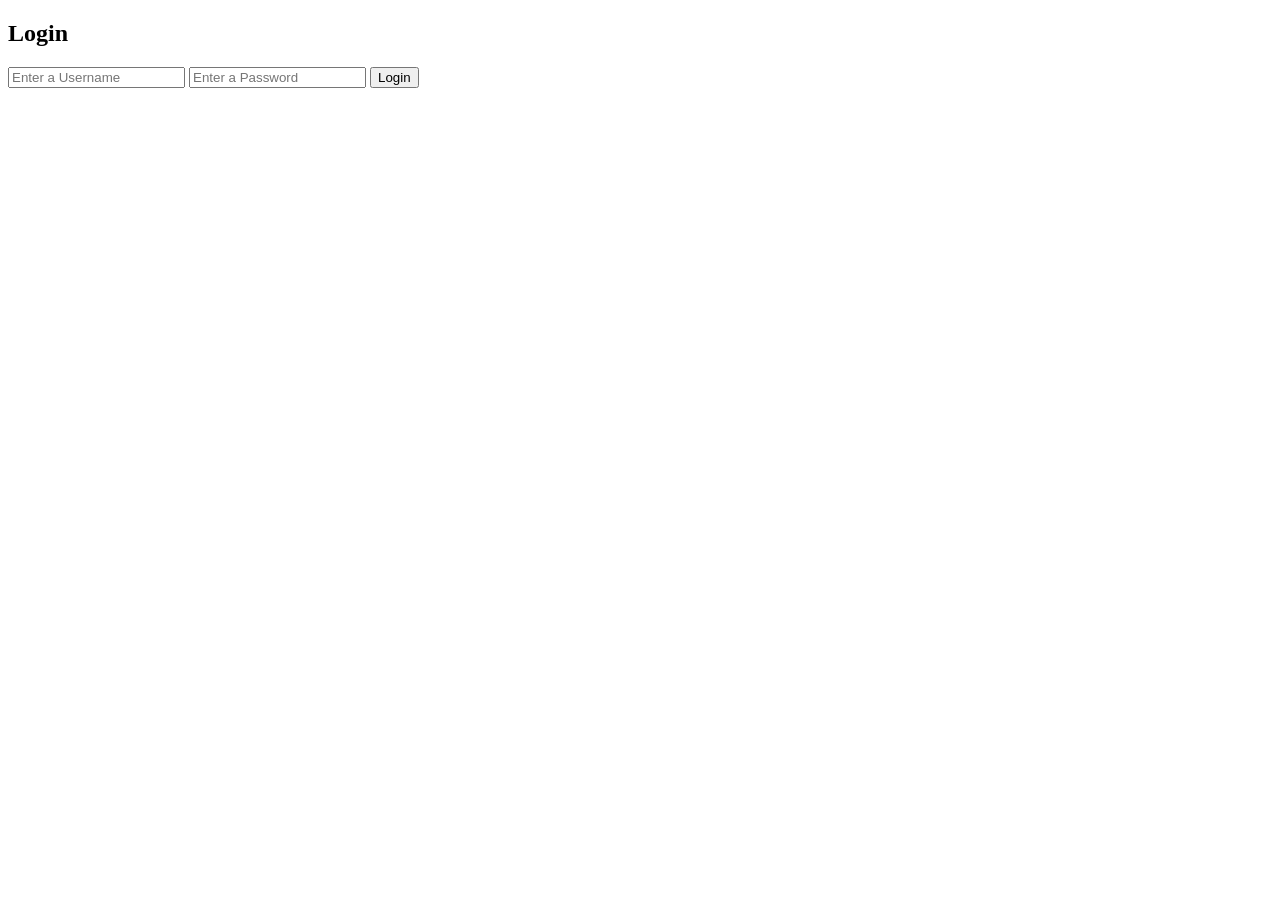
==== index.html @ 9bbbc3d8 "Initial" ====
<!DOCTYPE html>
<html lang="en">
<head>
  <meta charset="UTF-8">
  <title>Login Page</title>

</head>
<body>

  <div class="login-container"> 
    <h2>Login</h2> 

    <form id="loginForm">
      <input type="text" id="username" placeholder="Enter a Username" required>
      <input type="password" id="password" placeholder="Enter a Password" required>

      <button type="submit">Login</button>
    </form>

    <p id="message"></p>
  </div>

  
</body>
</html>
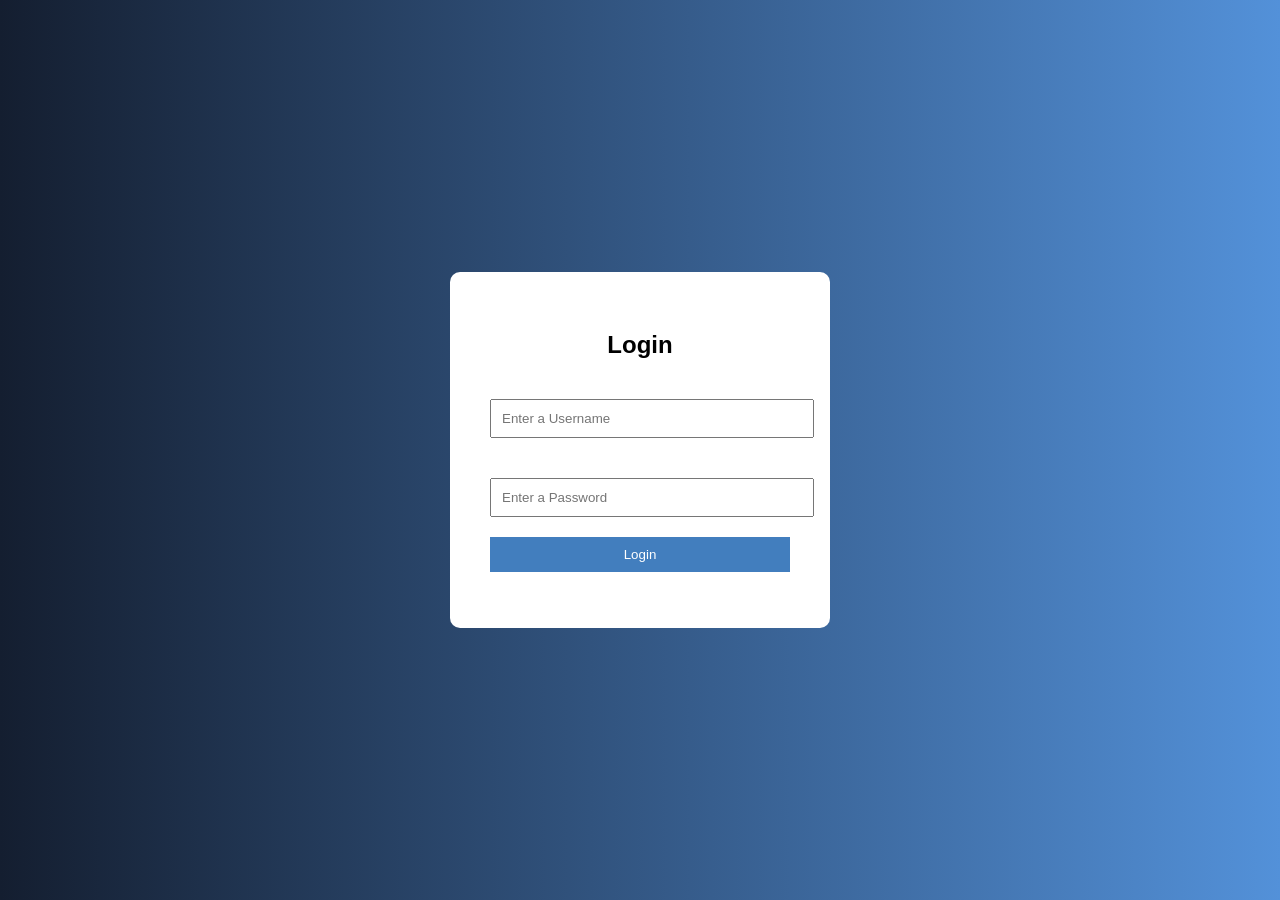
==== commit 67c13879: "login page added" ====
--- a/index.html
+++ b/index.html
@@ -3,7 +3,7 @@
 <head>
   <meta charset="UTF-8">
   <title>Login Page</title>
-
+  <link rel="stylesheet" href="style.css">
 </head>
 <body>
 
@@ -20,6 +20,6 @@
     <p id="message"></p>
   </div>
 
-  
+  <script src="script.js"></script>
 </body>
 </html>
--- a/style.css
+++ b/style.css
@@ -0,0 +1,45 @@
+body {
+  font-family: Arial, sans-serif;
+  background: linear-gradient(to right, #141e30, #5391d9);
+  display: flex;
+  justify-content: center;
+  align-items: center;
+  height: 100vh;
+  margin: 0;
+}
+
+.login-container {
+  background: white;
+  padding: 40px;
+  border-radius: 10px;
+  width: 300px;
+  text-align: center;
+}
+
+.login-container h2 {
+  margin-bottom: 20px;
+}
+
+input {
+  width: 100%;
+  padding: 10px;
+  margin: 20px 0;
+}
+
+button {
+  width: 100%;
+  padding: 10px;
+  background: #427ebe;
+  color: white;
+  border: none;
+  cursor: pointer;
+}
+
+button:hover {
+  background: #0056b3;
+}
+
+#message {
+  margin-top: 10px;
+  color: red;
+}
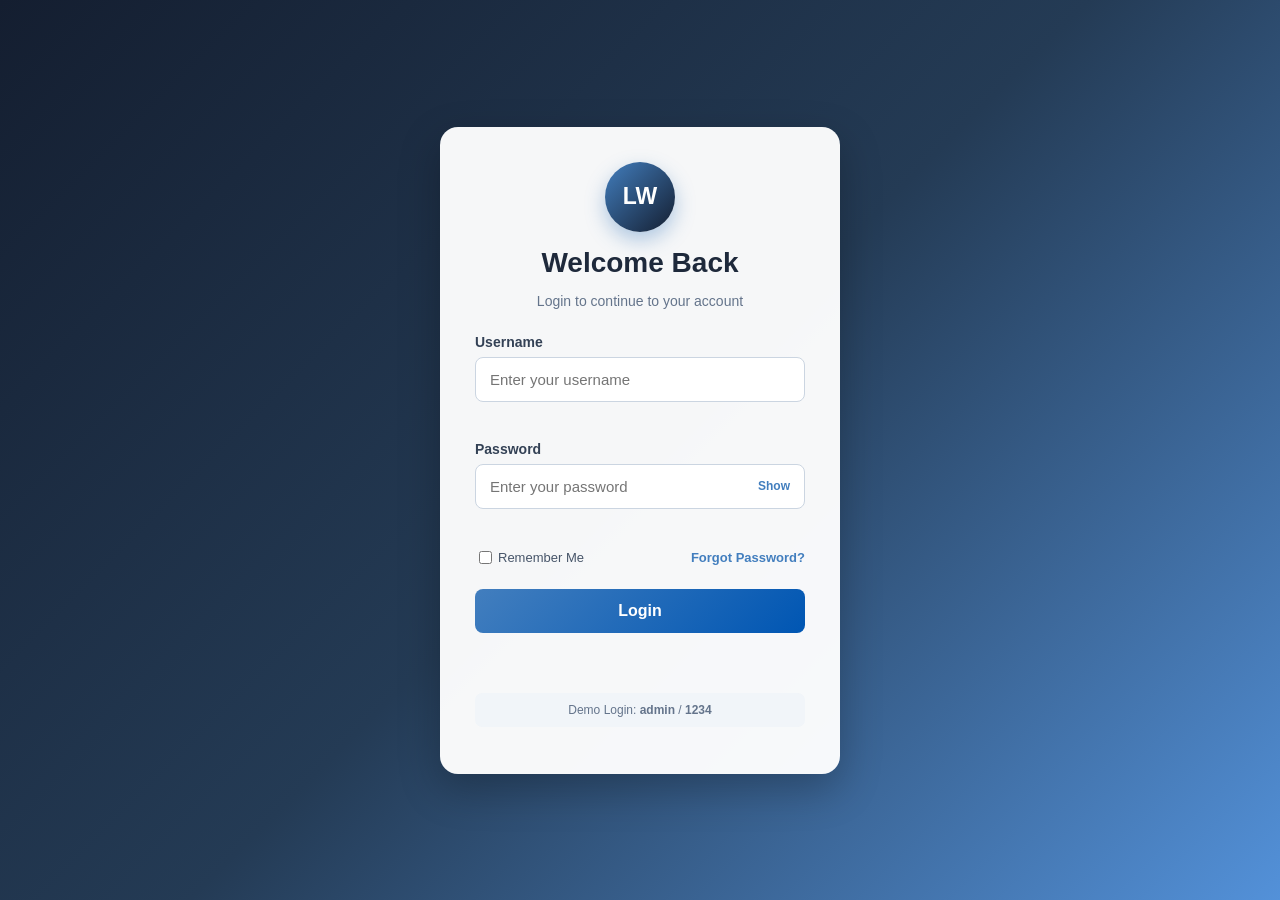
==== commit ab684958: "dashboard added" ====
--- a/index.html
+++ b/index.html
@@ -2,24 +2,109 @@
 <html lang="en">
 <head>
   <meta charset="UTF-8">
+
+  <meta
+    name="viewport"
+    content="width=device-width, initial-scale=1.0"
+  >
+
   <title>Login Page</title>
+
   <link rel="stylesheet" href="style.css">
 </head>
+
 <body>
 
-  <div class="login-container"> 
-    <h2>Login</h2> 
+  <div class="login-container">
+
+    <div class="logo">LW</div>
+
+    <h2>Welcome Back</h2>
+
+    <p class="subtitle">
+      Login to continue to your account
+    </p>
 
     <form id="loginForm">
-      <input type="text" id="username" placeholder="Enter a Username" required>
-      <input type="password" id="password" placeholder="Enter a Password" required>
 
-      <button type="submit">Login</button>
+      <div class="input-group">
+
+        <label for="username">Username</label>
+
+        <input
+          type="text"
+          id="username"
+          placeholder="Enter your username"
+          autocomplete="username"
+          required
+        >
+
+        <small id="usernameError"></small>
+
+      </div>
+
+      <div class="input-group">
+
+        <label for="password">Password</label>
+
+        <div class="password-container">
+
+          <input
+            type="password"
+            id="password"
+            placeholder="Enter your password"
+            autocomplete="current-password"
+            required
+          >
+
+          <button
+            type="button"
+            id="togglePassword"
+            class="password-toggle"
+          >
+            Show
+          </button>
+
+        </div>
+
+        <small id="passwordError"></small>
+
+      </div>
+
+      <div class="login-options">
+
+        <label class="remember-option">
+          <input type="checkbox" id="rememberMe">
+          Remember Me
+        </label>
+
+        <a href="#" id="forgotPassword">
+          Forgot Password?
+        </a>
+
+      </div>
+
+      <button type="submit" id="loginButton">
+
+        <span id="buttonText">Login</span>
+
+        <span id="loader" class="loader"></span>
+
+      </button>
+
     </form>
 
     <p id="message"></p>
+
+    <p class="demo-account">
+      Demo Login:
+      <strong>admin</strong> /
+      <strong>1234</strong>
+    </p>
+
   </div>
 
   <script src="script.js"></script>
+
 </body>
 </html>
--- a/style.css
+++ b/style.css
@@ -1,45 +1,324 @@
+* {
+  box-sizing: border-box;
+}
+
 body {
   font-family: Arial, sans-serif;
-  background: linear-gradient(to right, #141e30, #5391d9);
+
+  background:
+    linear-gradient(
+      135deg,
+      #141e30,
+      #243b55,
+      #5391d9
+    );
+
   display: flex;
   justify-content: center;
   align-items: center;
-  height: 100vh;
+
+  min-height: 100vh;
   margin: 0;
+  padding: 20px;
 }
 
 .login-container {
-  background: white;
-  padding: 40px;
-  border-radius: 10px;
-  width: 300px;
+  background-color: rgba(255, 255, 255, 0.96);
+
+  width: 100%;
+  max-width: 400px;
+
+  padding: 35px;
+
+  border-radius: 18px;
+
   text-align: center;
+
+  box-shadow:
+    0 15px 40px rgba(0, 0, 0, 0.25);
+
+  animation: slideUp 0.6s ease;
+}
+
+@keyframes slideUp {
+  from {
+    opacity: 0;
+    transform: translateY(30px);
+  }
+
+  to {
+    opacity: 1;
+    transform: translateY(0);
+  }
+}
+
+.logo {
+  width: 70px;
+  height: 70px;
+
+  margin: 0 auto 15px;
+
+  display: flex;
+  justify-content: center;
+  align-items: center;
+
+  border-radius: 50%;
+
+  background:
+    linear-gradient(
+      135deg,
+      #427ebe,
+      #141e30
+    );
+
+  color: white;
+
+  font-size: 23px;
+  font-weight: bold;
+
+  box-shadow:
+    0 8px 20px rgba(66, 126, 190, 0.4);
 }
 
 .login-container h2 {
-  margin-bottom: 20px;
-}
-
-input {
+  margin: 0 0 8px;
+
+  color: #1e293b;
+
+  font-size: 28px;
+}
+
+.subtitle {
+  margin-bottom: 25px;
+
+  color: #64748b;
+
+  font-size: 14px;
+}
+
+.input-group {
+  margin-bottom: 18px;
+
+  text-align: left;
+}
+
+.input-group label {
+  display: block;
+
+  margin-bottom: 7px;
+
+  color: #334155;
+
+  font-size: 14px;
+  font-weight: bold;
+}
+
+.input-group input {
   width: 100%;
+
+  padding: 13px 14px;
+
+  border: 1px solid #cbd5e1;
+  border-radius: 8px;
+
+  outline: none;
+
+  font-size: 15px;
+
+  transition: 0.3s;
+}
+
+.input-group input:focus {
+  border-color: #427ebe;
+
+  box-shadow:
+    0 0 0 3px rgba(66, 126, 190, 0.15);
+}
+
+.input-group input.error-input {
+  border-color: #dc2626;
+}
+
+.input-group small {
+  display: block;
+
+  min-height: 16px;
+
+  margin-top: 5px;
+
+  color: #dc2626;
+
+  font-size: 12px;
+}
+
+.password-container {
+  position: relative;
+}
+
+.password-container input {
+  padding-right: 65px;
+}
+
+.password-toggle {
+  position: absolute;
+
+  top: 50%;
+  right: 10px;
+
+  transform: translateY(-50%);
+
+  width: auto;
+
+  padding: 5px;
+
+  background: transparent;
+  color: #427ebe;
+
+  border: none;
+
+  font-size: 12px;
+  font-weight: bold;
+
+  cursor: pointer;
+}
+
+.password-toggle:hover {
+  background: transparent;
+  color: #0056b3;
+}
+
+.login-options {
+  display: flex;
+  justify-content: space-between;
+  align-items: center;
+
+  margin-bottom: 22px;
+
+  font-size: 13px;
+}
+
+.remember-option {
+  display: flex;
+  align-items: center;
+
+  color: #475569;
+
+  cursor: pointer;
+}
+
+.remember-option input {
+  margin-right: 6px;
+}
+
+.login-options a {
+  color: #427ebe;
+
+  text-decoration: none;
+
+  font-weight: bold;
+}
+
+.login-options a:hover {
+  text-decoration: underline;
+}
+
+#loginButton {
+  width: 100%;
+
+  padding: 13px;
+
+  background:
+    linear-gradient(
+      135deg,
+      #427ebe,
+      #0056b3
+    );
+
+  color: white;
+
+  border: none;
+  border-radius: 8px;
+
+  font-size: 16px;
+  font-weight: bold;
+
+  cursor: pointer;
+
+  transition: 0.3s;
+}
+
+#loginButton:hover {
+  transform: translateY(-2px);
+
+  box-shadow:
+    0 8px 18px rgba(0, 86, 179, 0.3);
+}
+
+#loginButton:disabled {
+  opacity: 0.7;
+  cursor: not-allowed;
+  transform: none;
+}
+
+#message {
+  min-height: 22px;
+
+  margin-top: 18px;
+
+  font-size: 14px;
+  font-weight: bold;
+}
+
+.success-message {
+  color: #15803d;
+}
+
+.error-message {
+  color: #dc2626;
+}
+
+.demo-account {
+  margin-top: 20px;
   padding: 10px;
-  margin: 20px 0;
-}
-
-button {
-  width: 100%;
-  padding: 10px;
-  background: #427ebe;
-  color: white;
-  border: none;
-  cursor: pointer;
-}
-
-button:hover {
-  background: #0056b3;
-}
-
-#message {
-  margin-top: 10px;
-  color: red;
+
+  background-color: #f1f5f9;
+
+  border-radius: 7px;
+
+  color: #64748b;
+
+  font-size: 12px;
+}
+
+.loader {
+  display: none;
+
+  width: 17px;
+  height: 17px;
+
+  margin: auto;
+
+  border: 3px solid rgba(255, 255, 255, 0.4);
+  border-top-color: white;
+  border-radius: 50%;
+
+  animation: spin 0.7s linear infinite;
+}
+
+@keyframes spin {
+  to {
+    transform: rotate(360deg);
+  }
+}
+
+@media screen and (max-width: 480px) {
+  .login-container {
+    padding: 25px 20px;
+  }
+
+  .login-options {
+    align-items: flex-start;
+    flex-direction: column;
+    gap: 12px;
+  }
 }
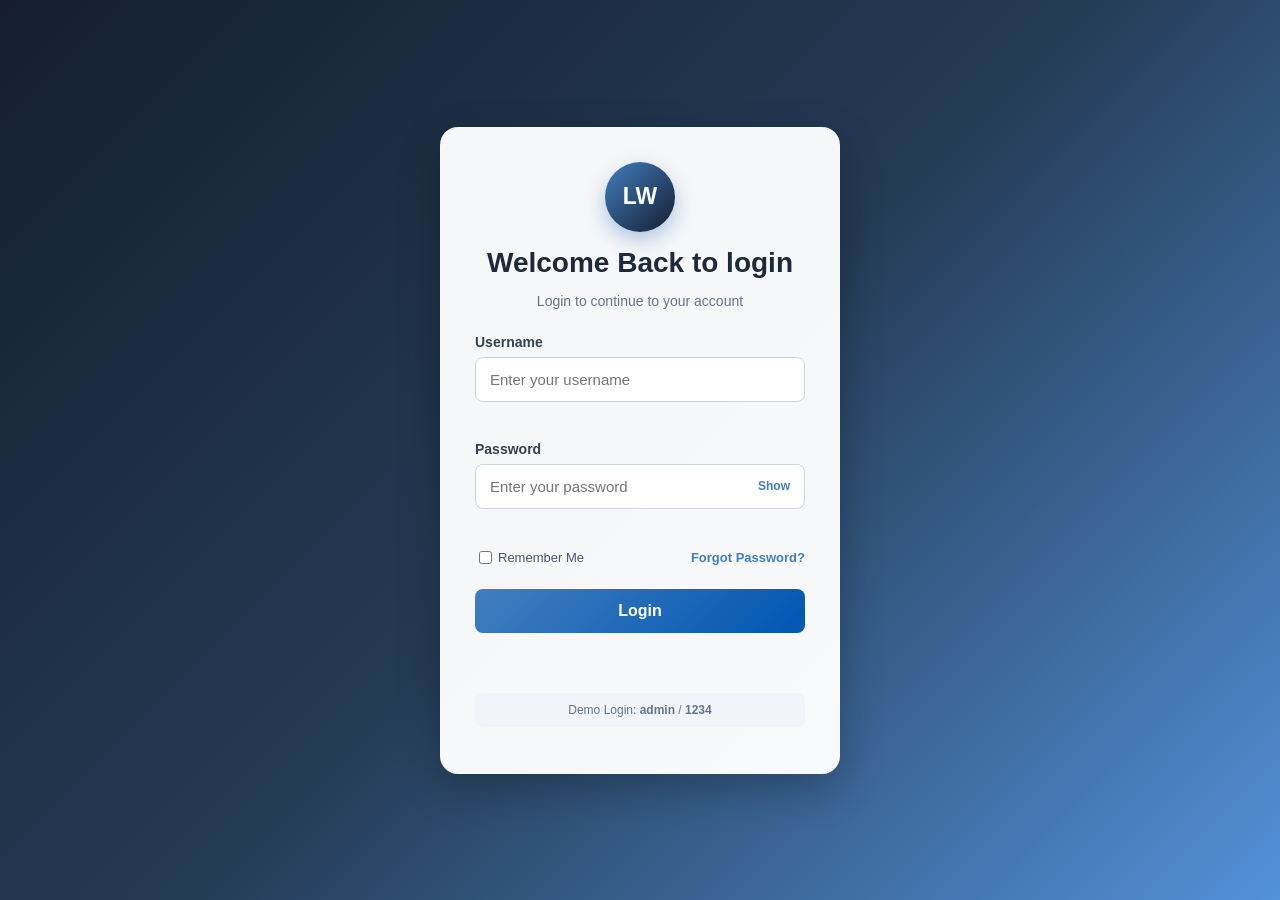
==== commit e80044de: "changes" ====
--- a/index.html
+++ b/index.html
@@ -19,7 +19,7 @@
 
     <div class="logo">LW</div>
 
-    <h2>Welcome Back</h2>
+    <h2>Welcome Back to login </h2>
 
     <p class="subtitle">
       Login to continue to your account
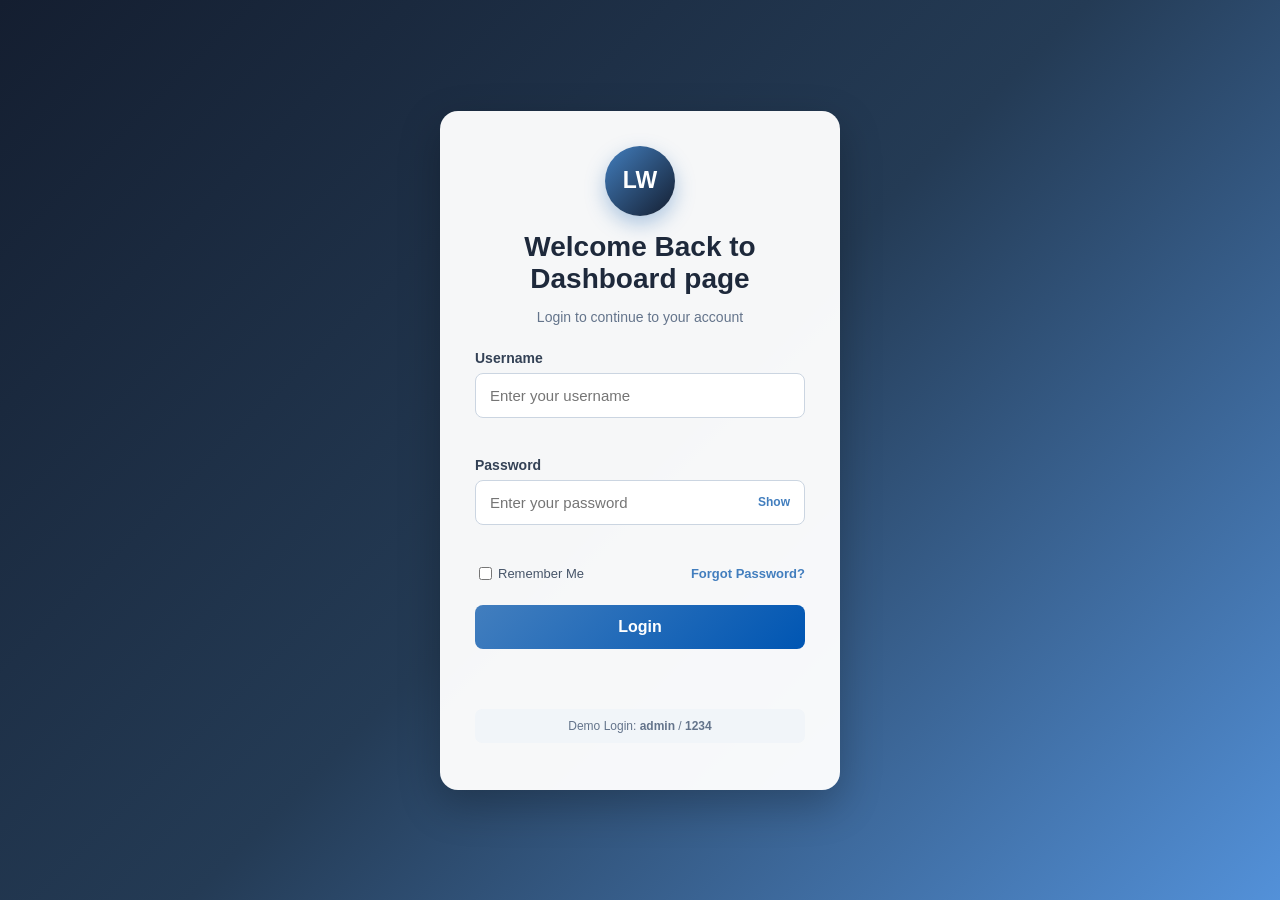
==== commit d212f63d: "Changes in dash board" ====
--- a/index.html
+++ b/index.html
@@ -19,7 +19,7 @@
 
     <div class="logo">LW</div>
 
-    <h2>Welcome Back to login </h2>
+    <h2>Welcome Back to Dashboard page</h2>
 
     <p class="subtitle">
       Login to continue to your account
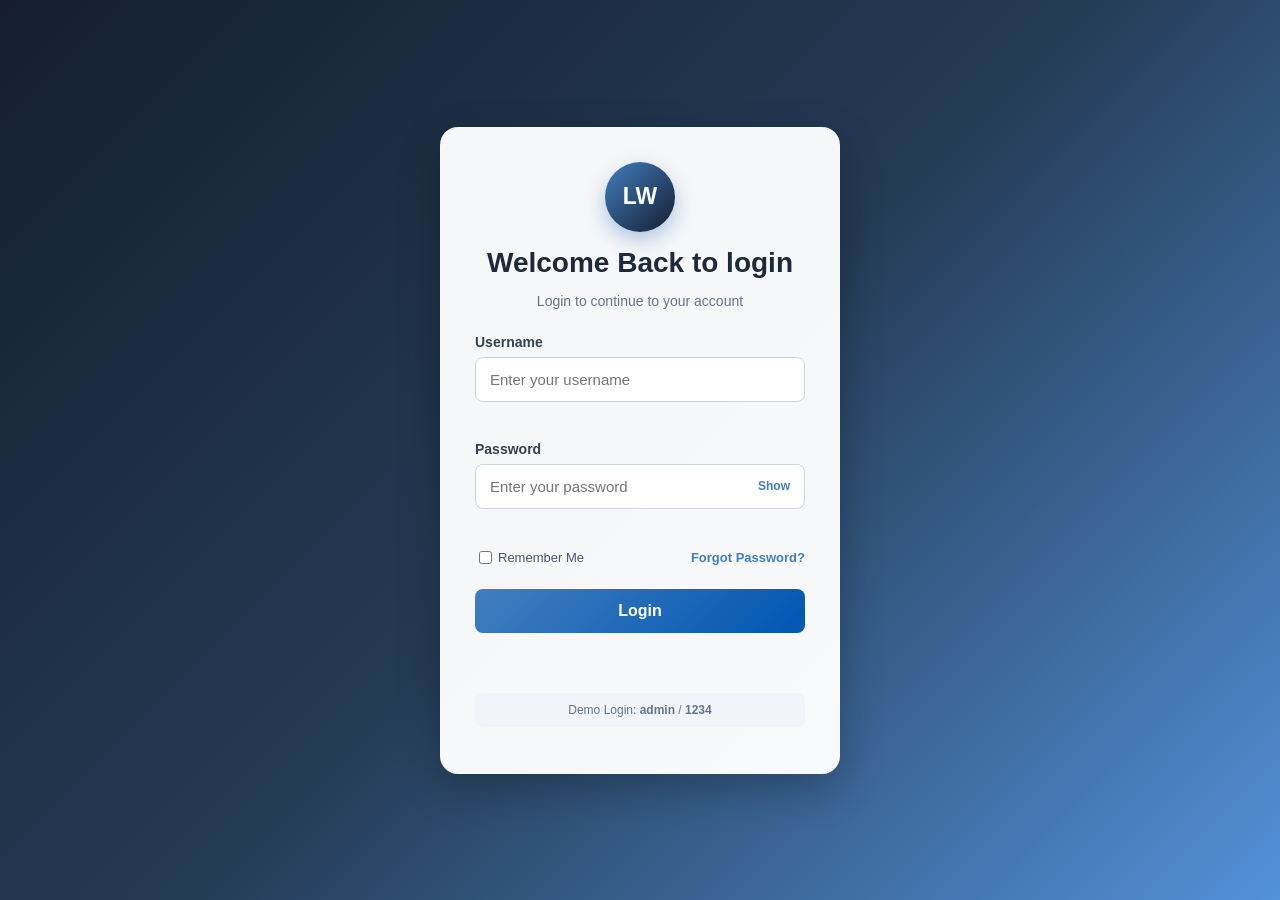
==== commit 8e6f0812: "Merge branch 'kowsi' into princy" ====
--- a/index.html
+++ b/index.html
@@ -19,7 +19,7 @@
 
     <div class="logo">LW</div>
 
-    <h2>Welcome Back to Dashboard page</h2>
+    <h2>Welcome Back to login </h2>
 
     <p class="subtitle">
       Login to continue to your account
